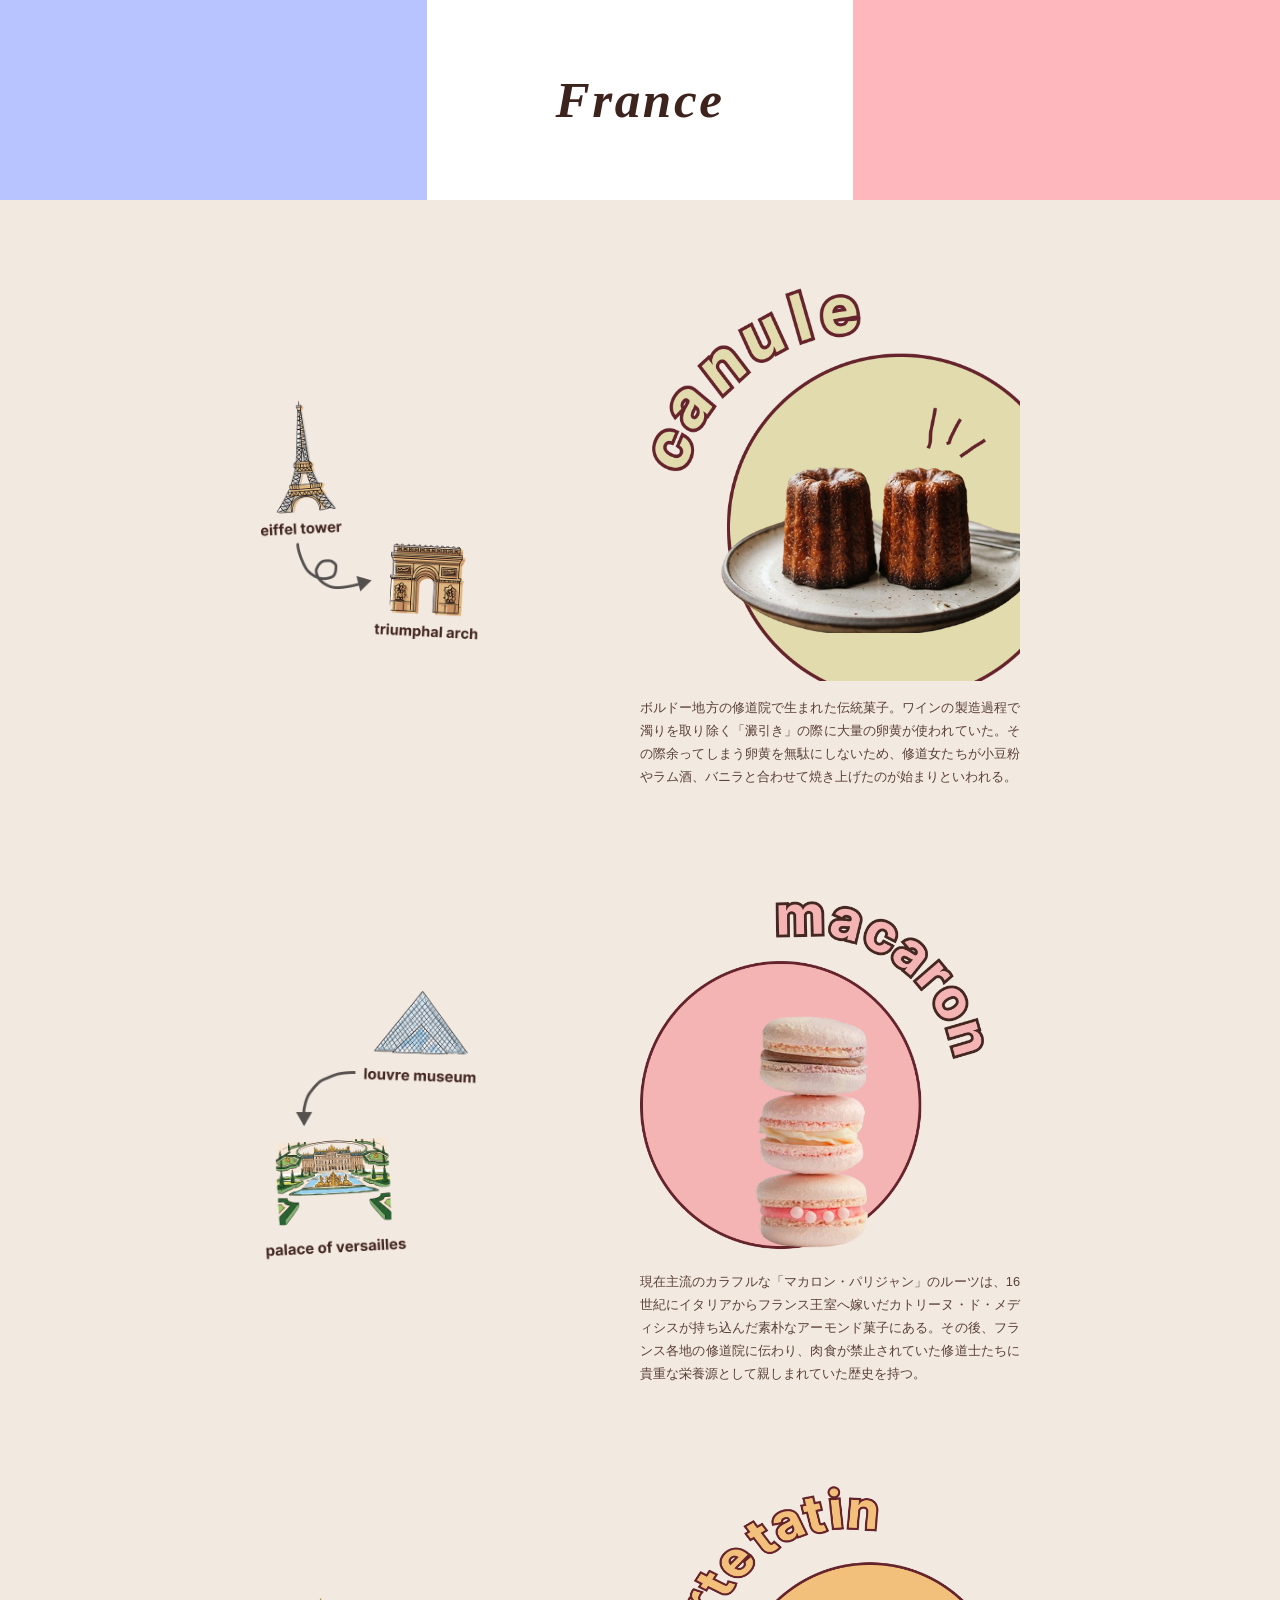
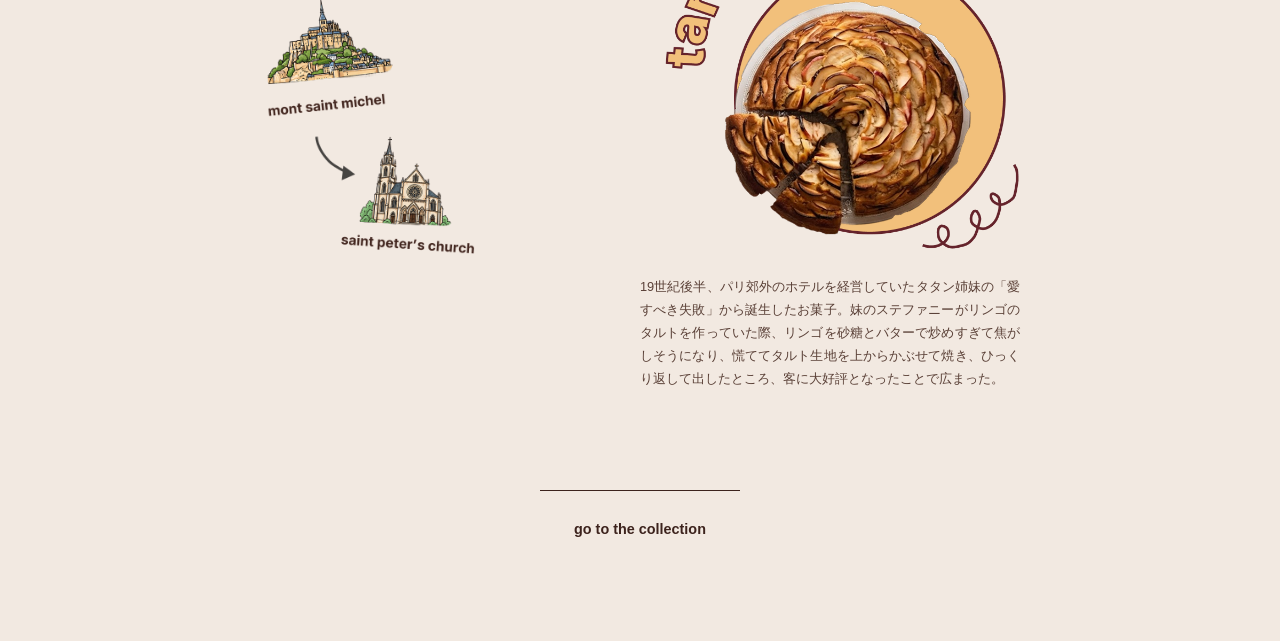
==== france.html @ b1f85cc7 "final" ====
<!doctype html>
<html lang="ja">
  <head>
    <meta charset="UTF-8" />
    <meta name="viewport" content="width=device-width, initial-scale=1.0" />
    <title>France Sweets - sweet trip</title>
    <link rel="stylesheet" href="style.css" />
  </head>
  <body class="france-page">
    <!-- トリコロール・ヘッダー -->
    <header class="france-header">
      <div class="header-flag">
        <div class="flag-blue"></div>
        <div class="flag-white">
          <h1 class="france-title">France</h1>
        </div>
        <div class="flag-red"></div>
      </div>
    </header>

    <!-- メインコンテンツ -->
    <main class="france-container">
      <!-- Section 1: canule -->
      <section class="sweets-block flex-right">
        <!-- 左側：エッフェル塔〜凱旋門のミッション画像 -->
        <div class="img-box mission-img-box">
          <img
            src="img/canuleilu.png"
            alt="Eiffel Tower to Triumphal Arch Mission"
            class="block-img"
          />
        </div>
        <!-- 右側：カヌレ画像 ＋ 解説文章 -->
        <div class="content-box">
          <div class="img-box sweets-img-box">
            <img src="img/canuree.png" alt="canule" class="block-img" />
          </div>
          <p class="sweets-desc">
            ボルドー地方の修道院で生まれた伝統菓子。ワインの製造過程で濁りを取り除く「澱引き」の際に大量の卵黄が使われていた。その際余ってしまう卵黄を無駄にしないため、修道女たちが小豆粉やラム酒、バニラと合わせて焼き上げたのが始まりといわれる。
          </p>
        </div>
      </section>

      <!-- Section 2: macaron -->
      <section class="sweets-block flex-left">
        <!-- 左側：マカロン画像 ＋ 解説文章 -->
        <div class="content-box">
          <div class="img-box sweets-img-box">
            <img src="img/macaron2.png" alt="macaron" class="block-img" />
          </div>
          <p class="sweets-desc">
            現在主流のカラフルな「マカロン・パリジャン」のルーツは、16世紀にイタリアからフランス王室へ嫁いだカトリーヌ・ド・メディシスが持ち込んだ素朴なアーモンド菓子にある。その後、フランス各地の修道院に伝わり、肉食が禁止されていた修道士たちに貴重な栄養源として親しまれていた歴史を持つ。
          </p>
        </div>
        <!-- 右側：ルーヴル〜ヴェルサイユ宮殿のミッション画像 -->
        <div class="img-box mission-img-box">
          <img
            src="img/macaronilust.png"
            alt="Louvre to Versailles Mission"
            class="block-img"
          />
        </div>
      </section>

      <!-- Section 3: tarte tatin -->
      <section class="sweets-block flex-right">
        <!-- 左側：モン・サン・ミシェル〜サン・ピエール教会のミッション画像 -->
        <div class="img-box mission-img-box">
          <img
            src="img/tarteilu.png"
            alt="Mont Saint Michel to Saint Peter Church Mission"
            class="block-img"
          />
        </div>
        <!-- 右側：タルトタタン画像 ＋ 解説文章 -->
        <div class="content-box">
          <div class="img-box sweets-img-box">
            <img src="img/tarte2.png" alt="tarte tatin" class="block-img" />
          </div>
          <p class="sweets-desc">
            19世紀後半、パリ郊外のホテルを経営していたタタン姉妹の「愛すべき失敗」から誕生したお菓子。妹のステファニーがリンゴのタルトを作っていた際、リンゴを砂糖とバターで炒めすぎて焦がしそうになり、慌ててタルト生地を上からかぶせて焼き、ひっくり返して出したところ、客に大好評となったことで広まった。
          </p>
        </div>
      </section>

      <!-- コレクションマップへ戻るボタン -->
      <div class="back-link-box">
        <a href="index.html#collection" class="back-link"
          >go to the collection</a
        >
      </div>
    </main>
  </body>
</html>
---- style.css ----
@font-face {
  font-family: "Konkhmer Sleokchher";
  src: url("font/KonkhmerSleokchher-Regular.ttf") format("truetype");
}

* {
  box-sizing: border-box;
  margin: 0;
  padding: 0;
}
/* 全体の基本設定 */
* {
  margin: 0;
  padding: 0;
  box-sizing: border-box;
}

body {
  background-color: #f2e9e1; /* ベージュ背景 */
  color: #3d231d; /* ブラウン文字色 */
  font-family:
    "Helvetica Neue", Arial, "ヒラギノ角ゴ ProN", "Hiragino Kaku Gothic ProN",
    "メイリオ", sans-serif;
  line-height: 1.6;
}

/* ヘッダー */
.header {
  padding: 30px 50px 0;
  text-align: right;
}

.nav a {
  color: #3d231d;
  text-decoration: none;
  font-weight: bold;
  font-size: 1.5rem;
  margin-left: 30px;
}

/* --- 1セクション目：HERO --- */
.hero {
  max-width: 1000px;
  margin: 40px auto 0;
  padding: 0 20px 100px;
}

.hero-inner {
  position: relative;
  display: flex;
  align-items: center;
  gap: 50px;
}

.photo-box {
  flex: 0 0 45%;
  background-color: #ffffff;
  padding: 16px 16px 50px 16px;
  box-shadow: 0 8px 20px rgba(0, 0, 0, 0.06);
  z-index: 1;
}

.photo {
  width: 100%;
  height: auto;
  display: block;
  min-height: 280px;
  background-color: #eee;
}
.content {
  flex: 1;
  z-index: 1;
}

/* 見出し（HTMLのクラス名 .heading に修正） */
.heading {
  font-size: 4rem;
  font-weight: 900;
  line-height: 1.2;
  letter-spacing: 0.05em;
  margin-bottom: 25px;
}

.sub-heading {
  display: block;
  font-size: 2rem;
  font-weight: 700;
  margin-top: 15px;
}

.description {
  font-size: 0.88rem;
  color: #5a4037;
  line-height: 1.8;
}
.hero-title-overlay {
  position: absolute;
  bottom: -25px;
  right: 80px;
  font-size: 4rem;
  font-weight: bold;
  font-style: italic;
  font-family: Georgia, serif;
  color: #3d231d;
  z-index: 2;
  pointer-events: none;
  white-space: nowrap;
}

/* --- 2セクション目：How to use --- */
.how-to-use {
  max-width: 900px;
  margin: 0 auto;
  padding: 60px 20px 120px;
}

.section-title {
  text-align: center;
  font-size: 3.5rem;
  font-weight: bold;
  font-style: italic;
  font-family: Georgia, serif;
  color: #3d231d;
  margin-bottom: 50px;
}

/* ステップ全体レイアウト */
.step-container {
  display: flex;
  flex-direction: column;
  gap: 40px;
}

.step-item {
  display: flex;
  align-items: center;
  justify-content: space-between;
}

/* Step1, Step3 はテキスト左・画像右 */
.step-1,
.step-3 {
  padding-right: 40px;
}

/* Step2 は画像左・テキスト右 */
.step-2 {
  padding-left: 40px;
}

.step-text {
  max-width: 480px;
}

.step-heading {
  font-size: 1.35rem;
  font-weight: bold;
  margin-bottom: 10px;
  display: flex;
  align-items: center;
  gap: 12px;
}

.step-num {
  font-size: 1.5rem;
  font-weight: 900;
}

.step-desc {
  font-size: 0.85rem;
  color: #5a4037;
  line-height: 1.7;
}

/* 画像表示枠とバッジ */
.step-img-box {
  position: relative;
  min-width: 120px;
  min-height: 120px;
  display: flex;
  align-items: center;
  justify-content: center;
}

.step-img {
  max-width: 140px;
  height: auto;
  display: block;
}

/* start / goal バッジ */
.badge {
  position: absolute;
  font-family: Arial, sans-serif;
  font-size: 2.2rem;
  font-weight: bold;
  color: #ffffff;
}

.start-badge {
  top: 10px;
  right: -50px;
}

.goal-badge {
  bottom: -15px;
  right: 0px;
}

/* レスポンシブ（スマホ表示時） */
@media (max-width: 768px) {
  .hero-inner {
    flex-direction: column;
    gap: 30px;
  }

  .hero-title-overlay {
    font-size: 3rem;
    right: 20px;
    bottom: -15px;
  }

  .step-item {
    flex-direction: column !important;
    text-align: left;
    padding: 0 !important;
    gap: 20px;
  }

  .step-img-box {
    align-self: center;
  }
}

.container {
  background-color: #f2e9e1;
  background-size: cover;
  padding: 50px 20px;
  width: 100%;
}
.photos {
  display: grid;
  gap: 16px 26px;
  grid-template-columns: 146px 150px 167px 68px 67px 265px;
  grid-template-rows: 208px 102px 100px 60px 4% 45px 32px 100px;
  margin: 163px auto;
  width: fit-content;
}

.photos img {
  width: 100%;
  height: auto;
  object-fit: cover;
}

.item1 {
  grid-column: 1/3;
  grid-row: 1/4;
}

.item2 {
  grid-column: 3/4;
  grid-row: 1/2;
}

.item3 {
  grid-column: 4/6;
  grid-row: 1/3;
}

.item4 {
  grid-column: 6/7;
  grid-row: 1/5;
}

.item5 {
  grid-column: 1/3;
  grid-row: 4/7;
}

.item6 {
  grid-column: 4/6;
  grid-row: 3/5;
}

.item7 {
  grid-column: 3/5;
  grid-row: 6/9;
}
.item8 {
  grid-column: 3/4;
  grid-row: 2/5;
  margin-top: 10px;
}
.item9 {
  grid-column: 1/2;
  grid-row: 7/9;
  margin-top: 19px;
}
.item10 {
  grid-column: 5/7;
  grid-row: 6/8;
}
.item11 {
  grid-column: 2/3;
  grid-row: 7/9;
  margin-top: 20px;
}
.item12 {
  grid-column: 5/7;
  grid-row: 8/9;
  margin-top: 5px;
}
.item13 {
  grid-column: 3/7;
  grid-row: 4/5;
  display: flex;
  align-items: flex-end;
  justify-content: center;
}
.item13 h3 {
  font-family: "Konkhmer Sleokchher", system-ul;
  color: #432720;
  font-size: 50px;
  transform: translateY(50px);
}
body {
  background-color: #f2e9e1;
  color: #3d231d;
  font-family: "Helvetica Neue", Arial, sans-serif;
}

/* セクション設定 */
.collection-section {
  max-width: 1000px;
  margin: 0 auto;
  padding: 60px 20px 100px;
  position: relative;
}

.section-title {
  text-align: center;
  font-size: 4.5rem;
  font-weight: 900;
  font-style: italic;
  font-family: Georgia, serif;
  color: #3d231d;
  margin-bottom: 20px;
}

/* マップ・コンテナ */
.map-container {
  position: relative;
  width: 100%;
  min-height: 600px;
  display: flex;
  justify-content: center;
  align-items: center;
}

/* 中央の地図画像枠 */
.map-box {
  width: 480px;
  max-width: 90%;
  z-index: 1;
}

.map-img {
  width: 100%;
  height: auto;
  display: block;
}

/* つなぎ線SVG */
.connecting-lines {
  position: absolute;
  top: 0;
  left: 0;
  width: 100%;
  height: 100%;
  pointer-events: none;
  z-index: 2;
}

/* チェキ風ポラロイドカード共通 */
.polaroid {
  position: absolute;
  width: 200px;
  background-color: #ffffff;
  padding: 12px 12px 40px 12px;
  box-shadow: 0 10px 25px rgba(0, 0, 0, 0.08);
  z-index: 3;
  transition: transform 0.2s ease;
}

.polaroid:hover {
  transform: scale(1.03) rotate(0deg) !important;
  z-index: 10;
}

/* 各カードの位置・傾き調整 */
.polaroid-left {
  top: 220px;
  left: 20px;
  transform: rotate(-6deg);
}

.polaroid-top-right {
  top: 40px;
  right: 40px;
  transform: rotate(5deg);
}

.polaroid-bottom-right {
  bottom: 30px;
  right: 60px;
  transform: rotate(8deg);
}

/* マスキングテープ */
.tape {
  position: absolute;
  top: -12px;
  left: 50%;
  transform: translateX(-50%);
  width: 70px;
  height: 22px;
  opacity: 0.85;
  z-index: 4;
}

.tape-pink {
  background-color: #f38289;
}
.tape-blue {
  background-color: #8c90d9;
}
.tape-white {
  background-color: #e6e2db;
}

/* 写真アップロード・表示エリア */
.photo-upload-area {
  display: block;
  width: 100%;
  aspect-ratio: 1 / 1;
  background-color: #dcdcdc;
  position: relative;
  cursor: pointer;
  overflow: hidden;
}

.file-input {
  display: none;
}

.photo-placeholder {
  width: 100%;
  height: 100%;
  display: flex;
  flex-direction: column;
  align-items: center;
  justify-content: center;
  color: #777777;
  padding: 10px;
  text-align: center;
}

.upload-icon {
  font-size: 1.8rem;
  margin-bottom: 6px;
}

.upload-text {
  font-size: 0.7rem;
  font-weight: bold;
}

.preview-img {
  width: 100%;
  height: 100%;
  object-fit: cover;
  display: none;
}

/* レスポンシブ対応 */
@media (max-width: 768px) {
  .map-container {
    flex-direction: column;
    min-height: auto;
    gap: 30px;
  }

  .connecting-lines {
    display: none;
  }

  .polaroid {
    position: static;
    transform: none !important;
    width: 240px;
    margin: 0 auto;
  }
}

.france-page {
  background-color: #f2e9e1;
}

/* トリコロール・ヘッダー */
.france-header {
  width: 100%;
  margin-bottom: 60px;
}

.header-flag {
  display: flex;
  height: 200px;
  width: 100%;
}

.flag-blue {
  flex: 1;
  background-color: #b7c4ff;
}

.flag-white {
  flex: 1;
  background-color: #ffffff;
  display: flex;
  align-items: center;
  justify-content: center;
}

.flag-red {
  flex: 1;
  background-color: #ffb7be;
}

.france-title {
  font-family: Georgia, serif;
  font-size: 3.2rem;
  font-style: italic;
  font-weight: 900;
  color: #3d231d;
  letter-spacing: 0.05em;
}

/* メインコンテナ */
.france-container {
  max-width: 800px;
  margin: 0 auto;
  padding: 0 20px 100px;
  display: flex;
  flex-direction: column;
  gap: 80px;
}

/* 各スイーツブロック */
.sweets-block {
  display: flex;
  align-items: center;
  justify-content: space-between;
  gap: 40px;
}

.flex-right {
  flex-direction: row;
}

.flex-left {
  flex-direction: row-reverse;
}

/* ミッション画像エリア */
.mission-img-box {
  flex: 0 0 220px;
}

/* スイーツ＋テキストのボックス */
.content-box {
  flex: 1;
  max-width: 380px;
  display: flex;
  flex-direction: column;
  gap: 15px;
}

/* 画像枠共通 */
.img-box {
  display: flex;
  justify-content: center;
  align-items: center;
}

.block-img {
  width: 100%;
  height: auto;
  display: block;
}

/* 説明テキスト */
.sweets-desc {
  font-size: 0.8rem;
  color: #5a4037;
  line-height: 1.8;
  text-align: justify;
}

/* 下部戻るボタン */
.back-link-box {
  text-align: center;
  border-top: 1px solid #3d231d;
  padding-top: 25px;
  width: 200px;
  margin: 20px auto 0;
}

.back-link {
  color: #3d231d;
  text-decoration: none;
  font-weight: bold;
  font-size: 0.9rem;
}

.back-link:hover {
  text-decoration: underline;
}

/* レスポンシブ対応 */
@media (max-width: 768px) {
  .sweets-block {
    flex-direction: column !important;
    gap: 30px;
  }

  .mission-img-box,
  .content-box {
    width: 100%;
    max-width: 320px;
  }
}
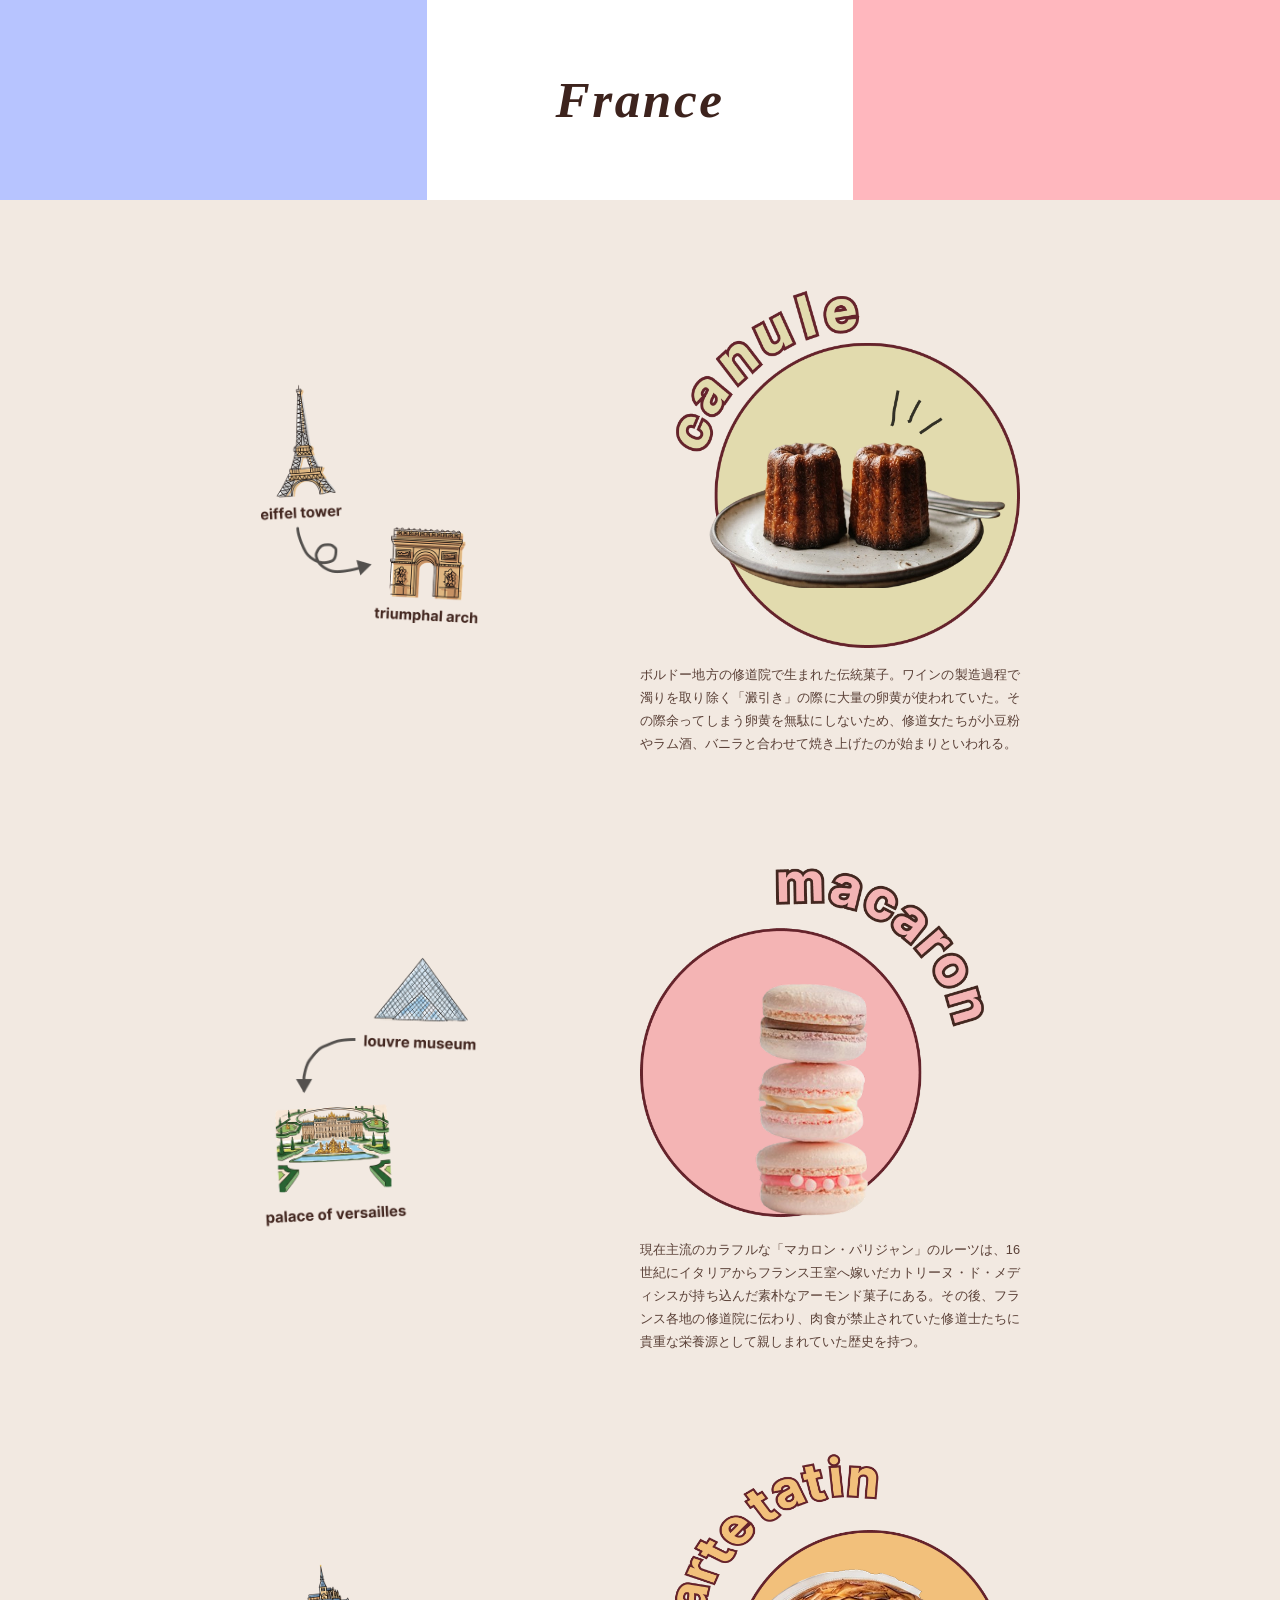
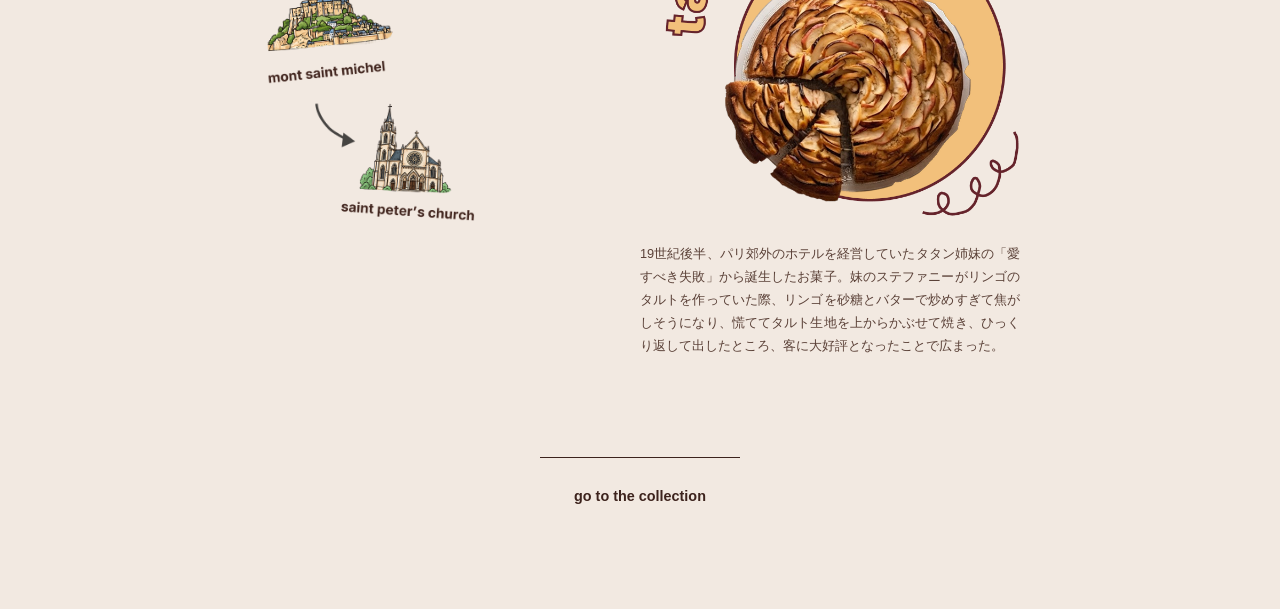
==== commit 15831a3f: "final" ====
--- a/france.html
+++ b/france.html
@@ -33,7 +33,7 @@
         <!-- 右側：カヌレ画像 ＋ 解説文章 -->
         <div class="content-box">
           <div class="img-box sweets-img-box">
-            <img src="img/canuree.png" alt="canule" class="block-img" />
+            <img src="img/canure5.png" alt="canule" class="block-img" />
           </div>
           <p class="sweets-desc">
             ボルドー地方の修道院で生まれた伝統菓子。ワインの製造過程で濁りを取り除く「澱引き」の際に大量の卵黄が使われていた。その際余ってしまう卵黄を無駄にしないため、修道女たちが小豆粉やラム酒、バニラと合わせて焼き上げたのが始まりといわれる。
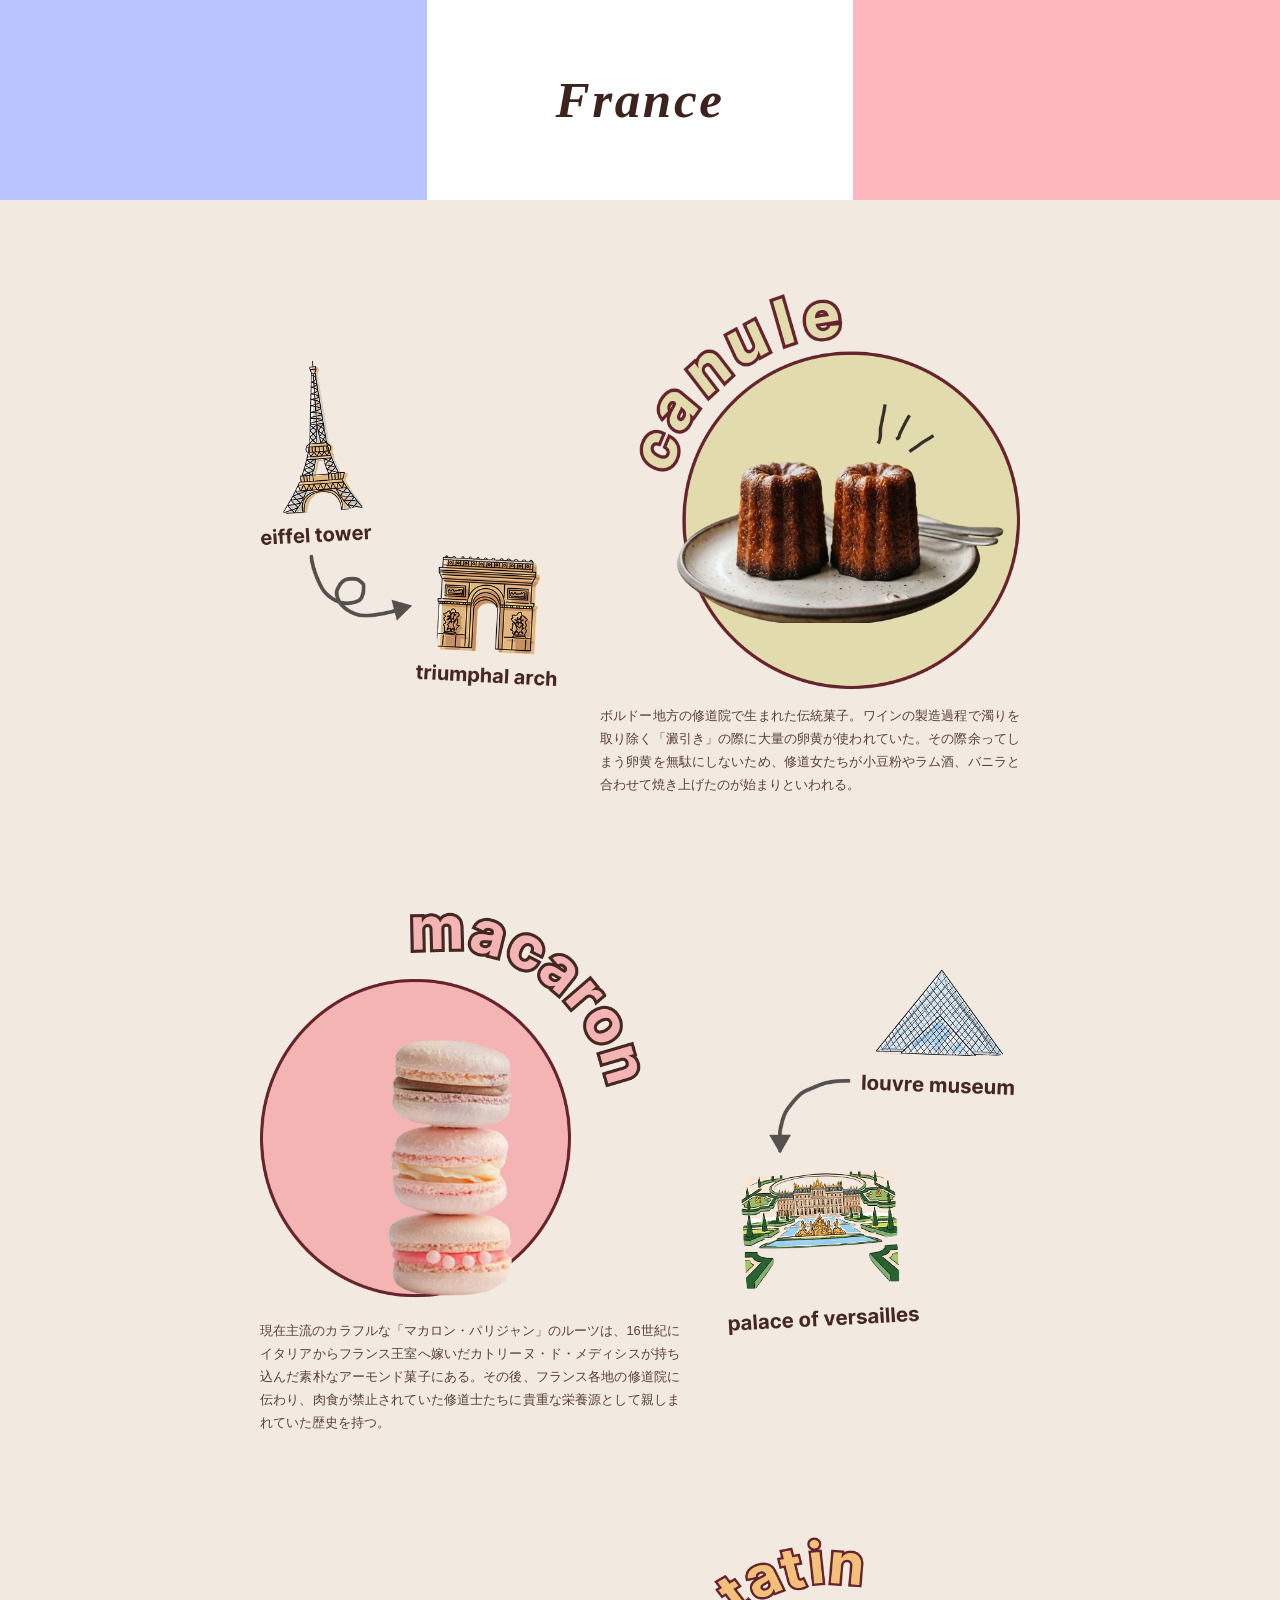
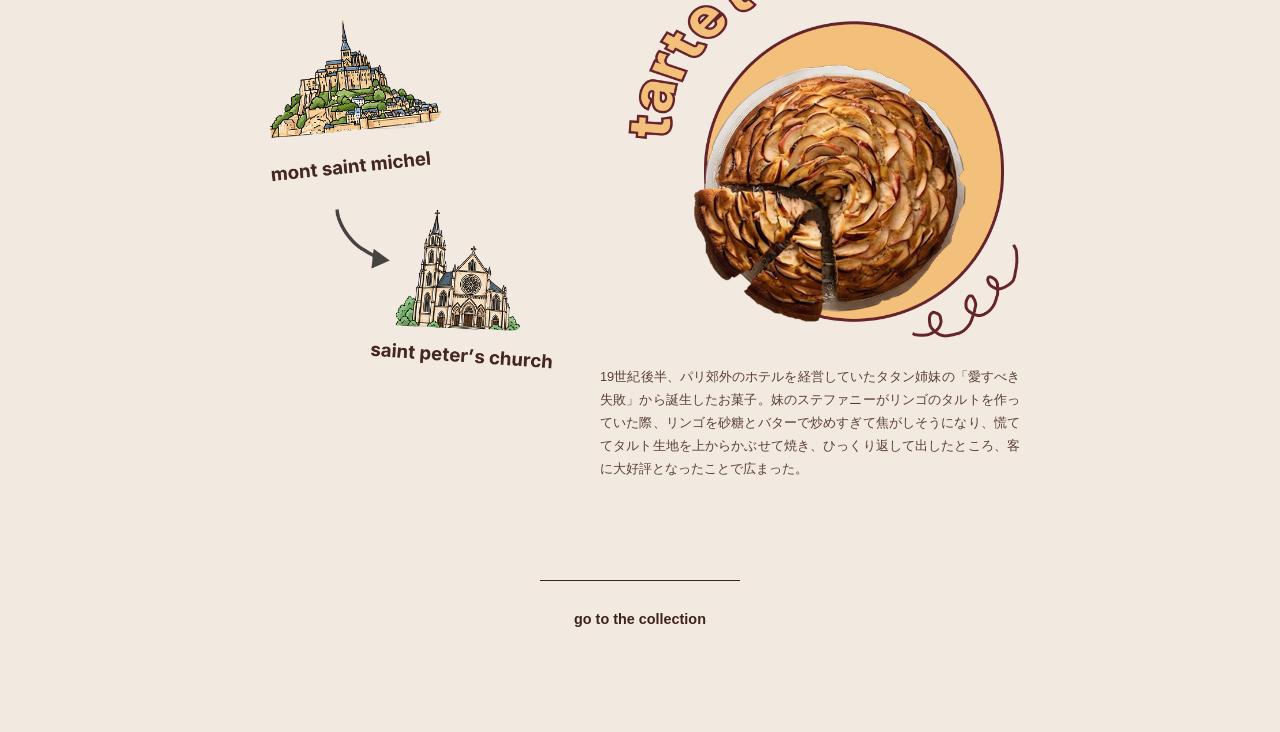
==== commit 089fdd66: "done" ====
--- a/france.html
+++ b/france.html
@@ -41,9 +41,17 @@
         </div>
       </section>
 
-      <!-- Section 2: macaron -->
+      <!-- Section 2: macaron (flex-left で左右が反転します) -->
       <section class="sweets-block flex-left">
-        <!-- 左側：マカロン画像 ＋ 解説文章 -->
+        <!-- 左側（コード上）：ミッション画像 -->
+        <div class="img-box mission-img-box">
+          <img
+            src="img/macaronilust.png"
+            alt="Louvre to Versailles Mission"
+            class="block-img"
+          />
+        </div>
+        <!-- 右側（コード上）：マカロン画像 ＋ 解説文章 -->
         <div class="content-box">
           <div class="img-box sweets-img-box">
             <img src="img/macaron2.png" alt="macaron" class="block-img" />
@@ -51,14 +59,6 @@
           <p class="sweets-desc">
             現在主流のカラフルな「マカロン・パリジャン」のルーツは、16世紀にイタリアからフランス王室へ嫁いだカトリーヌ・ド・メディシスが持ち込んだ素朴なアーモンド菓子にある。その後、フランス各地の修道院に伝わり、肉食が禁止されていた修道士たちに貴重な栄養源として親しまれていた歴史を持つ。
           </p>
-        </div>
-        <!-- 右側：ルーヴル〜ヴェルサイユ宮殿のミッション画像 -->
-        <div class="img-box mission-img-box">
-          <img
-            src="img/macaronilust.png"
-            alt="Louvre to Versailles Mission"
-            class="block-img"
-          />
         </div>
       </section>
 
--- a/style.css
+++ b/style.css
@@ -569,18 +569,18 @@
 }
 
 .flex-left {
-  flex-direction: row-reverse;
+  flex-direction: row-reverse !important;
 }
 
 /* ミッション画像エリア */
 .mission-img-box {
-  flex: 0 0 220px;
+  flex: 0 0 300px;
 }
 
 /* スイーツ＋テキストのボックス */
 .content-box {
   flex: 1;
-  max-width: 380px;
+  max-width: 420px;
   display: flex;
   flex-direction: column;
   gap: 15px;
